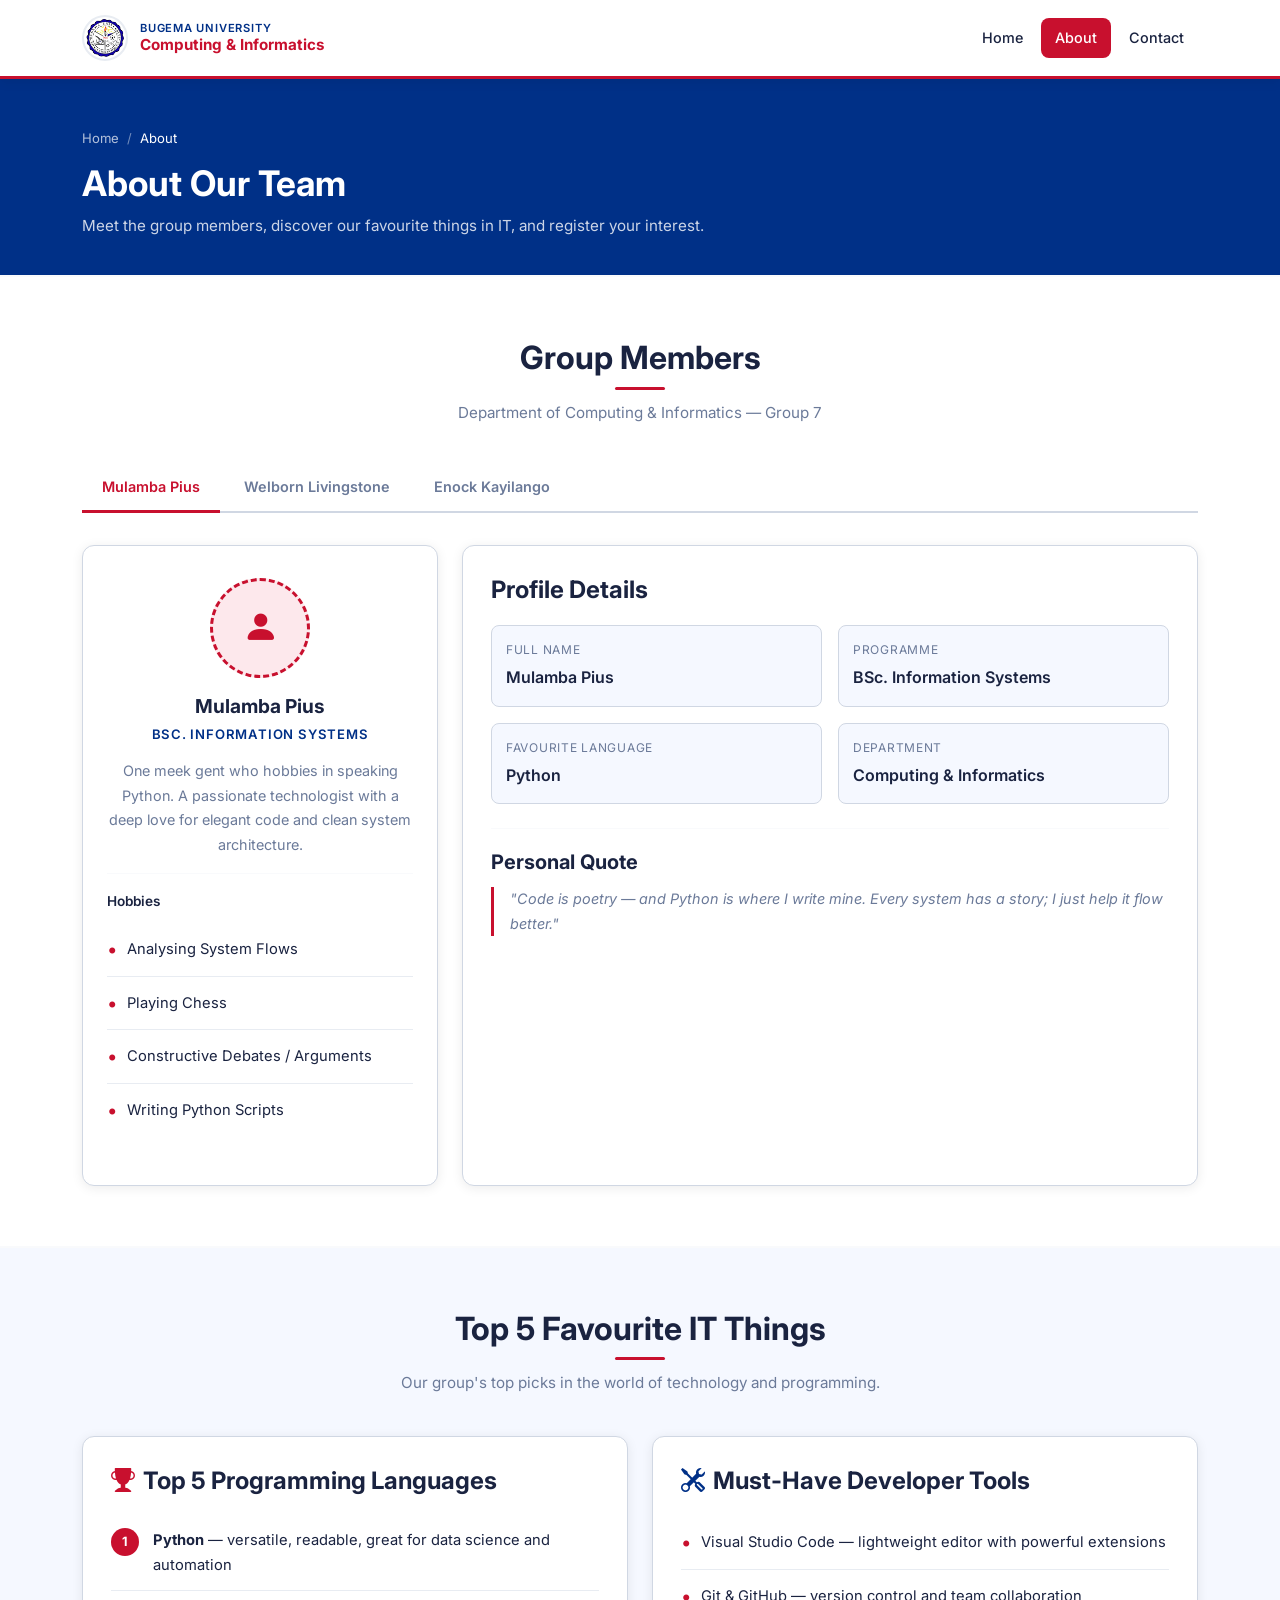
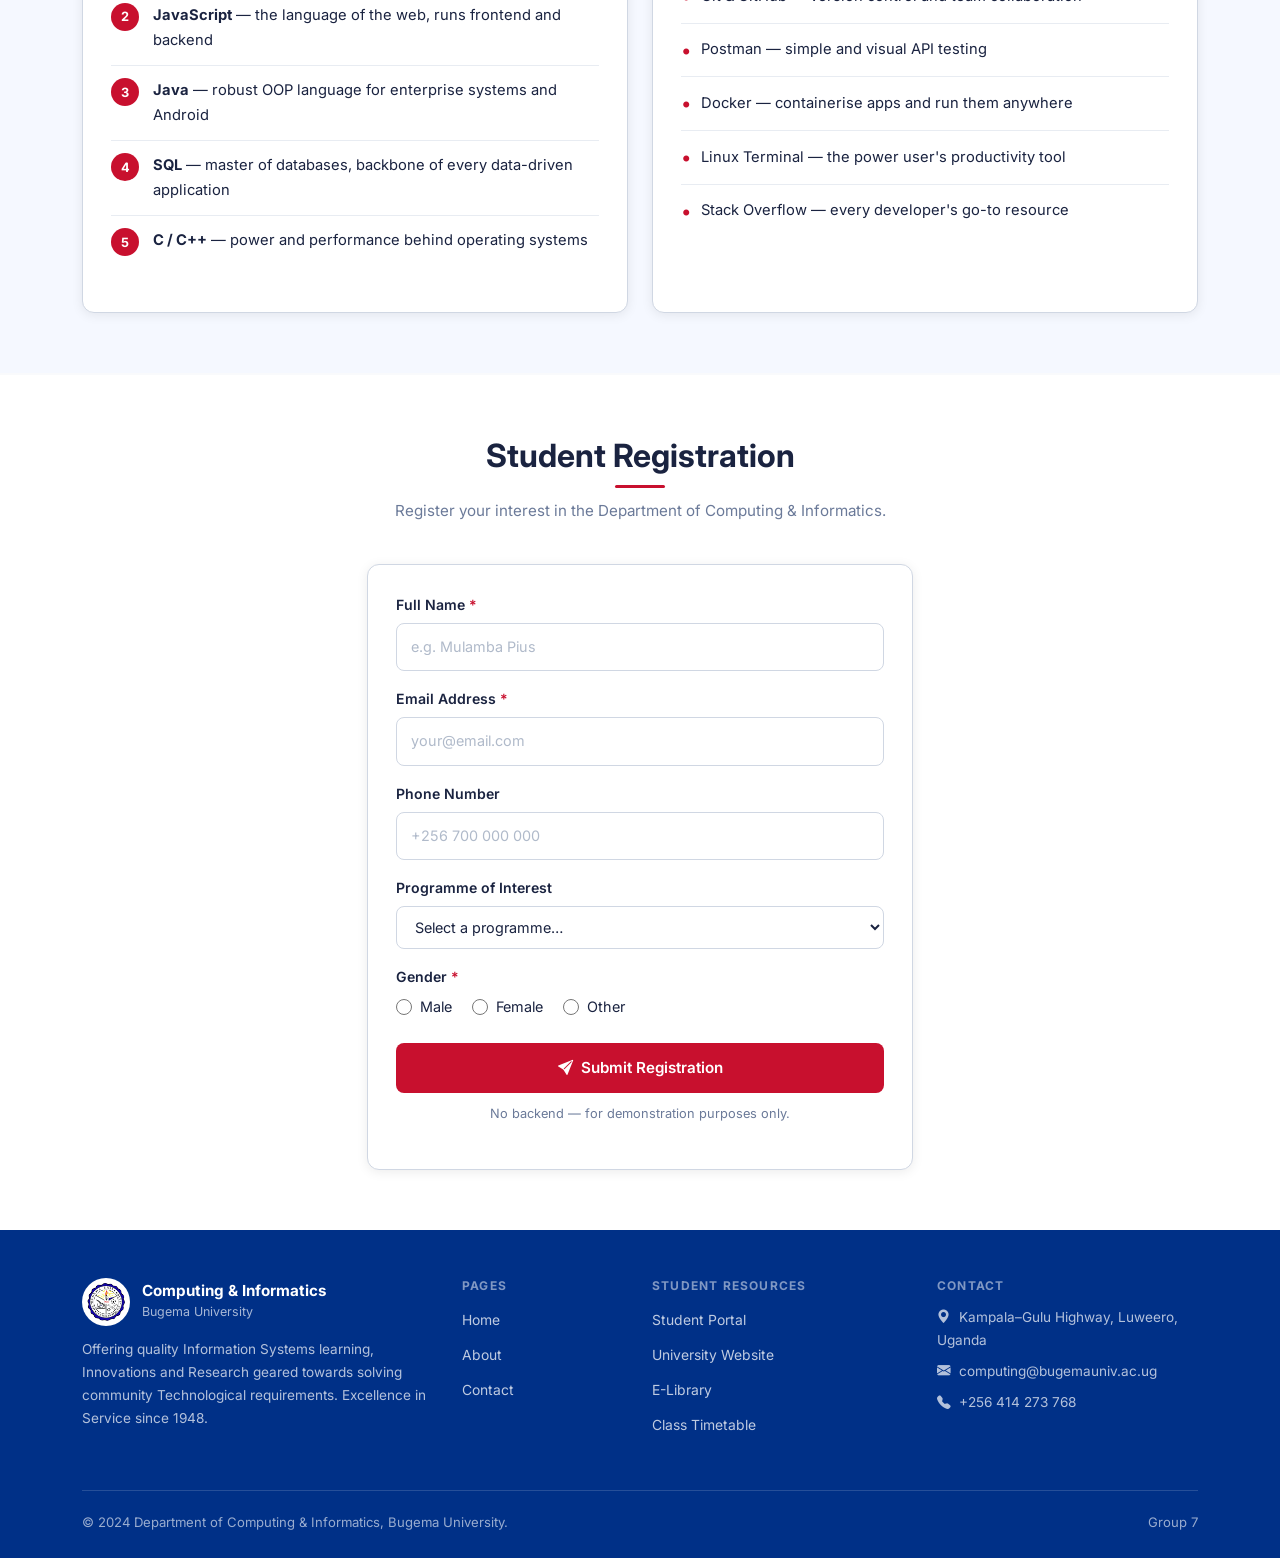
==== about.html @ c8b98767 "aaa" ====
<!DOCTYPE html>
<html lang="en">
<head>
  <meta charset="UTF-8" />
  <meta name="viewport" content="width=device-width, initial-scale=1.0" />
  <title>About | Dept. of Computing &amp; Informatics — Bugema University</title>
  <meta name="description" content="Meet the group members of the Department of Computing and Informatics, see our favourite IT picks, and register as a student." />
  <link rel="icon" type="image/png" href="assets/images/bu-logo.png" />

  <link rel="stylesheet" href="https://cdn.jsdelivr.net/npm/bootstrap@5.3.3/dist/css/bootstrap.min.css" />
  <link rel="stylesheet" href="https://cdn.jsdelivr.net/npm/bootstrap-icons@1.11.3/font/bootstrap-icons.min.css" />
  <link rel="stylesheet" href="assets/css/style.css" />
</head>
<body>

  <!-- ════════ NAVBAR ════════ -->
  <nav class="main-navbar navbar navbar-expand-lg">
    <div class="container">
      <a class="navbar-brand" href="index.html">
        <img src="assets/images/bu-logo.png" alt="Bugema University Logo" />
        <div class="brand-text">
          <span class="brand-uni">Bugema University</span>
          <span class="brand-dept">Computing &amp; Informatics</span>
        </div>
      </a>
      <button class="navbar-toggler" type="button" data-bs-toggle="collapse" data-bs-target="#mainNav">
        <span class="navbar-toggler-icon"></span>
      </button>
      <div class="collapse navbar-collapse" id="mainNav">
        <ul class="navbar-nav ms-auto gap-1">
          <li class="nav-item"><a class="nav-link" href="index.html">Home</a></li>
          <li class="nav-item"><a class="nav-link active" href="about.html">About</a></li>
          <li class="nav-item"><a class="nav-link" href="contact.html">Contact</a></li>
        </ul>
      </div>
    </div>
  </nav>

  <!-- ════════ PAGE HEADER ════════ -->
  <div class="page-header">
    <div class="container">
      <nav class="breadcrumb-nav">
        <a href="index.html">Home</a>
        <span>/</span>
        <span class="current">About</span>
      </nav>
      <h1>About Our Team</h1>
      <p>Meet the group members, discover our favourite things in IT, and register your interest.</p>
    </div>
  </div>

  <hr class="section-hr" />

  <!-- ════════ MEMBER PROFILES ════════ -->
  <section class="section-white" id="team">
    <div class="container">
      <div class="section-title">
        <h2>Group Members</h2>
        <div class="underline"></div>
        <p>Department of Computing &amp; Informatics — Group 7</p>
      </div>

      <!-- Tab Buttons -->
      <div class="member-tabs">
        <button class="member-tab active" data-tab="member-mulamba">Mulamba Pius</button>
        <button class="member-tab" data-tab="member-welborn">Welborn Livingstone</button>
        <button class="member-tab" data-tab="member-enock">Enock Kayilango</button>
      </div>

      <!-- ── Member 1: Mulamba Pius ── -->
      <div id="member-mulamba" class="member-panel">
        <div class="row g-4">
          <div class="col-md-4">
            <div class="profile-card">
              <div class="profile-photo-placeholder">
                <i class="bi bi-person-fill"></i>
              </div>
              <h2 class="profile-name">Mulamba Pius</h2>
              <div class="profile-role">BSc. Information Systems</div>
              <p class="profile-bio">
                One meek gent who hobbies in speaking Python. A passionate technologist with a deep love for elegant code and clean system architecture.
              </p>

              <hr style="border-color:var(--light-grey);" />

              <p style="font-weight:600;font-size:0.85rem;margin-bottom:10px;text-align:left;">Hobbies</p>
              <ul class="styled-ul">
                <li>Analysing System Flows</li>
                <li>Playing Chess</li>
                <li>Constructive Debates / Arguments</li>
                <li>Writing Python Scripts</li>
              </ul>
            </div>
          </div>
          <div class="col-md-8">
            <div class="card-box">
              <h4 style="margin-bottom:20px;">Profile Details</h4>
              <div class="row g-3 mb-4">
                <div class="col-sm-6">
                  <div style="background:var(--light-bg);border:1px solid var(--border);border-radius:var(--radius);padding:14px;">
                    <p style="font-size:0.75rem;color:var(--text-muted);margin:0;text-transform:uppercase;letter-spacing:0.06em;">Full Name</p>
                    <p style="margin:4px 0 0;font-weight:600;">Mulamba Pius</p>
                  </div>
                </div>
                <div class="col-sm-6">
                  <div style="background:var(--light-bg);border:1px solid var(--border);border-radius:var(--radius);padding:14px;">
                    <p style="font-size:0.75rem;color:var(--text-muted);margin:0;text-transform:uppercase;letter-spacing:0.06em;">Programme</p>
                    <p style="margin:4px 0 0;font-weight:600;">BSc. Information Systems</p>
                  </div>
                </div>
                <div class="col-sm-6">
                  <div style="background:var(--light-bg);border:1px solid var(--border);border-radius:var(--radius);padding:14px;">
                    <p style="font-size:0.75rem;color:var(--text-muted);margin:0;text-transform:uppercase;letter-spacing:0.06em;">Favourite Language</p>
                    <p style="margin:4px 0 0;font-weight:600;">Python</p>
                  </div>
                </div>
                <div class="col-sm-6">
                  <div style="background:var(--light-bg);border:1px solid var(--border);border-radius:var(--radius);padding:14px;">
                    <p style="font-size:0.75rem;color:var(--text-muted);margin:0;text-transform:uppercase;letter-spacing:0.06em;">Department</p>
                    <p style="margin:4px 0 0;font-weight:600;">Computing &amp; Informatics</p>
                  </div>
                </div>
              </div>

              <hr style="border-color:var(--light-grey);margin-bottom:20px;" />

              <h5 style="margin-bottom:12px;">Personal Quote</h5>
              <blockquote style="border-left:3px solid var(--red);padding-left:16px;color:var(--text-muted);font-style:italic;font-size:0.9rem;">
                "Code is poetry — and Python is where I write mine. Every system has a story; I just help it flow better."
              </blockquote>
            </div>
          </div>
        </div>
      </div>

      <!-- ── Member 2: Welborn Livingstone ── -->
      <div id="member-welborn" class="member-panel" style="display:none;">
        <div class="row g-4">
          <div class="col-md-4">
            <div class="profile-card">
              <div class="profile-photo-placeholder">
                <i class="bi bi-person-fill"></i>
              </div>
              <h2 class="profile-name">Welborn Livingstone</h2>
              <div class="profile-role">BSc. Information Systems</div>
              <p class="profile-bio">
                A dedicated computing student with a passion for building innovative solutions. Bio to be updated.
              </p>
              <hr style="border-color:var(--light-grey);" />
              <p style="font-weight:600;font-size:0.85rem;margin-bottom:10px;text-align:left;">Hobbies</p>
              <ul class="styled-ul">
                <li>Hobby 1 — to be added</li>
                <li>Hobby 2 — to be added</li>
                <li>Hobby 3 — to be added</li>
              </ul>
            </div>
          </div>
          <div class="col-md-8">
            <div class="card-box d-flex align-items-center justify-content-center" style="min-height:200px;">
              <div style="text-align:center;color:var(--text-muted);">
                <i class="bi bi-hourglass-split fs-1 mb-3 d-block"></i>
                <h5>Full Profile Coming Soon</h5>
                <p style="font-size:0.9rem;">Welborn Livingstone's bio, quotes, and details will be added shortly.</p>
              </div>
            </div>
          </div>
        </div>
      </div>

      <!-- ── Member 3: Enock Kayilango ── -->
      <div id="member-enock" class="member-panel" style="display:none;">
        <div class="row g-4">
          <div class="col-md-4">
            <div class="profile-card">
              <div class="profile-photo-placeholder">
                <i class="bi bi-person-fill"></i>
              </div>
              <h2 class="profile-name">Enock Kayilango</h2>
              <div class="profile-role">BSc. Information Systems</div>
              <p class="profile-bio">
                A driven computing student with a keen interest in technology and digital systems. Bio to be updated.
              </p>
              <hr style="border-color:var(--light-grey);" />
              <p style="font-weight:600;font-size:0.85rem;margin-bottom:10px;text-align:left;">Hobbies</p>
              <ul class="styled-ul">
                <li>Hobby 1 — to be added</li>
                <li>Hobby 2 — to be added</li>
                <li>Hobby 3 — to be added</li>
              </ul>
            </div>
          </div>
          <div class="col-md-8">
            <div class="card-box d-flex align-items-center justify-content-center" style="min-height:200px;">
              <div style="text-align:center;color:var(--text-muted);">
                <i class="bi bi-hourglass-split fs-1 mb-3 d-block"></i>
                <h5>Full Profile Coming Soon</h5>
                <p style="font-size:0.9rem;">Enock Kayilango's bio, quotes, and details will be added shortly.</p>
              </div>
            </div>
          </div>
        </div>
      </div>
    </div>
  </section>

  <hr class="section-hr" />

  <!-- ════════ TOP 5 LISTS ════════ -->
  <section class="section-light" id="top5">
    <div class="container">
      <div class="section-title">
        <h2>Top 5 Favourite IT Things</h2>
        <div class="underline"></div>
        <p>Our group's top picks in the world of technology and programming.</p>
      </div>

      <div class="row g-4">
        <!-- Ordered List -->
        <div class="col-md-6">
          <div class="card-box">
            <h4 style="margin-bottom:20px;"><i class="bi bi-trophy-fill me-2" style="color:var(--red);"></i>Top 5 Programming Languages</h4>
            <ol class="styled-ol">
              <li>
                <div class="ol-num">1</div>
                <div>
                  <strong>Python</strong> — versatile, readable, great for data science and automation
                </div>
              </li>
              <li>
                <div class="ol-num">2</div>
                <div>
                  <strong>JavaScript</strong> — the language of the web, runs frontend and backend
                </div>
              </li>
              <li>
                <div class="ol-num">3</div>
                <div>
                  <strong>Java</strong> — robust OOP language for enterprise systems and Android
                </div>
              </li>
              <li>
                <div class="ol-num">4</div>
                <div>
                  <strong>SQL</strong> — master of databases, backbone of every data-driven application
                </div>
              </li>
              <li>
                <div class="ol-num">5</div>
                <div>
                  <strong>C / C++</strong> — power and performance behind operating systems
                </div>
              </li>
            </ol>
          </div>
        </div>

        <!-- Unordered List -->
        <div class="col-md-6">
          <div class="card-box">
            <h4 style="margin-bottom:20px;"><i class="bi bi-tools me-2" style="color:var(--blue);"></i>Must-Have Developer Tools</h4>
            <ul class="styled-ul">
              <li>Visual Studio Code — lightweight editor with powerful extensions</li>
              <li>Git &amp; GitHub — version control and team collaboration</li>
              <li>Postman — simple and visual API testing</li>
              <li>Docker — containerise apps and run them anywhere</li>
              <li>Linux Terminal — the power user's productivity tool</li>
              <li>Stack Overflow — every developer's go-to resource</li>
            </ul>
          </div>
        </div>
      </div>
    </div>
  </section>

  <hr class="section-hr" />

  <!-- ════════ REGISTRATION FORM ════════ -->
  <section class="section-white" id="register">
    <div class="container">
      <div class="section-title">
        <h2>Student Registration</h2>
        <div class="underline"></div>
        <p>Register your interest in the Department of Computing &amp; Informatics.</p>
      </div>

      <div class="row justify-content-center">
        <div class="col-lg-6">
          <div class="card-box">
            <form id="registrationForm">

              <!-- Name -->
              <div class="mb-3">
                <label class="form-label" for="reg-name">Full Name <span style="color:var(--red);">*</span></label>
                <input type="text" id="reg-name" name="fullname" class="form-input" placeholder="e.g. Mulamba Pius" required />
              </div>

              <!-- Email -->
              <div class="mb-3">
                <label class="form-label" for="reg-email">Email Address <span style="color:var(--red);">*</span></label>
                <input type="email" id="reg-email" name="email" class="form-input" placeholder="your@email.com" required />
              </div>

              <!-- Phone -->
              <div class="mb-3">
                <label class="form-label" for="reg-phone">Phone Number</label>
                <input type="tel" id="reg-phone" name="phone" class="form-input" placeholder="+256 700 000 000" />
              </div>

              <!-- Programme -->
              <div class="mb-3">
                <label class="form-label" for="reg-prog">Programme of Interest</label>
                <select id="reg-prog" name="programme" class="form-input">
                  <option value="">Select a programme…</option>
                  <option>BSc. Information Systems</option>
                  <option>BSc. Computer Science</option>
                  <option>BSc. Software Engineering</option>
                  <option>Diploma in Information Technology</option>
                </select>
              </div>

              <!-- Gender -->
              <div class="mb-4">
                <label class="form-label">Gender <span style="color:var(--red);">*</span></label>
                <div class="radio-wrap">
                  <label class="radio-item" for="g-male">
                    <input type="radio" id="g-male" name="gender" value="Male" required /> Male
                  </label>
                  <label class="radio-item" for="g-female">
                    <input type="radio" id="g-female" name="gender" value="Female" /> Female
                  </label>
                  <label class="radio-item" for="g-other">
                    <input type="radio" id="g-other" name="gender" value="Other" /> Other
                  </label>
                </div>
              </div>

              <!-- Submit -->
              <button type="submit" class="btn-red w-100" style="justify-content:center;padding:12px 24px;font-size:0.95rem;">
                <i class="bi bi-send-fill"></i> Submit Registration
              </button>
              <p style="text-align:center;color:var(--text-muted);font-size:0.8rem;margin-top:10px;">
                No backend — for demonstration purposes only.
              </p>
            </form>
          </div>
        </div>
      </div>
    </div>
  </section>

  <!-- ════════ FOOTER ════════ -->
  <footer class="main-footer">
    <div class="container">
      <div class="row g-4">
        <div class="col-lg-4">
          <div class="footer-brand">
            <img src="assets/images/bu-logo.png" alt="Bugema University Logo" />
            <div>
              <h5>Computing &amp; Informatics</h5>
              <p>Bugema University</p>
            </div>
          </div>
          <p class="footer-desc">
            Offering quality Information Systems learning, Innovations and Research geared towards solving community Technological requirements. Excellence in Service since 1948.
          </p>
        </div>
        <div class="col-6 col-lg-2">
          <h6 class="footer-heading">Pages</h6>
          <ul class="footer-links">
            <li><a href="index.html">Home</a></li>
            <li><a href="about.html">About</a></li>
            <li><a href="contact.html">Contact</a></li>
          </ul>
        </div>
        <div class="col-6 col-lg-3">
          <h6 class="footer-heading">Student Resources</h6>
          <ul class="footer-links">
            <li><a href="https://students.bugemauniv.ac.ug" target="_blank">Student Portal</a></li>
            <li><a href="https://www.bugemauniv.ac.ug" target="_blank">University Website</a></li>
            <li><a href="https://lib.bugemauniv.ac.ug" target="_blank">E-Library</a></li>
            <li><a href="index.html#timetable">Class Timetable</a></li>
          </ul>
        </div>
        <div class="col-lg-3">
          <h6 class="footer-heading">Contact</h6>
          <p style="color:rgba(255,255,255,0.7);font-size:0.85rem;margin-bottom:8px;">
            <i class="bi bi-geo-alt-fill me-2"></i>Kampala–Gulu Highway, Luweero, Uganda
          </p>
          <p style="color:rgba(255,255,255,0.7);font-size:0.85rem;margin-bottom:8px;">
            <i class="bi bi-envelope-fill me-2"></i>computing@bugemauniv.ac.ug
          </p>
          <p style="color:rgba(255,255,255,0.7);font-size:0.85rem;">
            <i class="bi bi-telephone-fill me-2"></i>+256 414 273 768
          </p>
        </div>
      </div>
      <div class="footer-bottom">
        <p>&copy; 2024 Department of Computing &amp; Informatics, Bugema University.</p>
        <p>Group 7</p>
      </div>
    </div>
  </footer>

  <div id="toast"></div>
  <script src="https://cdn.jsdelivr.net/npm/bootstrap@5.3.3/dist/js/bootstrap.bundle.min.js"></script>
  <script src="assets/js/main.js"></script>
</body>
</html>
---- assets/css/style.css ----
/* =============================================
   BUGEMA UNIVERSITY — DEPT OF COMPUTING & INFORMATICS
   Clean White Theme | Red & Blue Brand Colours
   ============================================= */

@import url('https://fonts.googleapis.com/css2?family=Inter:wght@400;500;600;700&display=swap');

/* ─── CSS VARIABLES ─── */
:root {
  --red:        #C8102E;
  --red-dark:   #a00d24;
  --blue:       #003087;
  --blue-light: #1a4fa8;
  --white:      #ffffff;
  --light-bg:   #f5f8ff;
  --light-grey: #e8ecf2;
  --border:     #d0d7e3;
  --text:       #1a2340;
  --text-muted: #6b7a99;
  --shadow:     0 2px 12px rgba(0, 0, 0, 0.08);
  --shadow-md:  0 4px 20px rgba(0, 0, 0, 0.12);
  --radius:     8px;
  --radius-lg:  12px;
}

/* ─── RESET & BASE ─── */
*, *::before, *::after { box-sizing: border-box; margin: 0; padding: 0; }
html { scroll-behavior: smooth; }

body {
  font-family: 'Inter', sans-serif;
  background: var(--white);
  color: var(--text);
  line-height: 1.7;
}

a { text-decoration: none; color: inherit; }
img { max-width: 100%; }
h1, h2, h3, h4, h5, h6 { font-weight: 700; line-height: 1.3; color: var(--text); }

/* ─── NAVBAR ─── */
.main-navbar {
  background: var(--white);
  border-bottom: 3px solid var(--red);
  padding: 10px 0;
  position: sticky;
  top: 0;
  z-index: 1000;
  box-shadow: var(--shadow);
}
.main-navbar .navbar-brand {
  display: flex;
  align-items: center;
  gap: 12px;
}
.main-navbar .navbar-brand img {
  width: 46px;
  height: 46px;
  border-radius: 50%;
  object-fit: contain;
  background: #fff;
  border: 2px solid var(--light-grey);
  padding: 2px;
}
.brand-text { display: flex; flex-direction: column; line-height: 1.2; }
.brand-uni  { font-size: 0.7rem; color: var(--blue); font-weight: 600; text-transform: uppercase; letter-spacing: 0.07em; }
.brand-dept { font-size: 0.95rem; font-weight: 700; color: var(--red); }

.main-navbar .nav-link {
  color: var(--text) !important;
  font-weight: 500;
  font-size: 0.9rem;
  padding: 8px 14px !important;
  border-radius: var(--radius);
  transition: background 0.2s, color 0.2s;
}
.main-navbar .nav-link:hover,
.main-navbar .nav-link.active {
  background: var(--red);
  color: #fff !important;
}

/* ─── HERO ─── */
.hero-section {
  background: linear-gradient(135deg, var(--blue) 0%, #001d5c 100%);
  color: #fff;
  padding: 70px 0;
}
.hero-section h1 { color: #fff; font-size: clamp(1.9rem, 4vw, 2.8rem); margin-bottom: 16px; }
.hero-section p  { color: rgba(255,255,255,0.85); font-size: 1rem; max-width: 540px; margin-bottom: 28px; }
.hero-logo {
  width: 200px;
  height: 200px;
  border-radius: 50%;
  border: 4px solid rgba(255,255,255,0.4);
  object-fit: contain;
  background: #fff;
  padding: 8px;
}
.hod-badge {
  display: inline-flex;
  align-items: center;
  gap: 10px;
  background: rgba(255,255,255,0.12);
  border: 1px solid rgba(255,255,255,0.25);
  border-radius: var(--radius);
  padding: 10px 16px;
  margin-top: 20px;
}
.hod-badge p { margin: 0; color: rgba(255,255,255,0.75); font-size: 0.8rem; }
.hod-badge strong { color: #fff; display: block; font-size: 0.95rem; }

/* ─── BUTTONS ─── */
.btn-red {
  background: var(--red);
  color: #fff;
  border: none;
  padding: 10px 24px;
  border-radius: var(--radius);
  font-weight: 600;
  font-size: 0.9rem;
  cursor: pointer;
  display: inline-flex;
  align-items: center;
  gap: 8px;
  transition: background 0.2s;
  text-decoration: none;
}
.btn-red:hover { background: var(--red-dark); color: #fff; }

.btn-outline {
  background: transparent;
  color: #fff;
  border: 2px solid rgba(255,255,255,0.5);
  padding: 10px 24px;
  border-radius: var(--radius);
  font-weight: 600;
  font-size: 0.9rem;
  cursor: pointer;
  display: inline-flex;
  align-items: center;
  gap: 8px;
  transition: background 0.2s;
  text-decoration: none;
}
.btn-outline:hover { background: rgba(255,255,255,0.15); color: #fff; }

/* ─── SECTIONS ─── */
.section-white { background: var(--white); padding: 60px 0; }
.section-light { background: var(--light-bg); padding: 60px 0; }

.section-title {
  text-align: center;
  margin-bottom: 40px;
}
.section-title h2 { font-size: clamp(1.5rem, 3vw, 2rem); color: var(--text); margin-bottom: 8px; }
.section-title .underline {
  width: 50px; height: 3px;
  background: var(--red);
  margin: 0 auto;
  border-radius: 2px;
}
.section-title p { color: var(--text-muted); margin-top: 10px; font-size: 0.95rem; }

/* ─── CARDS ─── */
.card-box {
  background: var(--white);
  border: 1px solid var(--border);
  border-radius: var(--radius-lg);
  padding: 28px;
  box-shadow: var(--shadow);
  height: 100%;
  transition: box-shadow 0.2s, border-color 0.2s;
}
.card-box:hover {
  box-shadow: var(--shadow-md);
  border-color: var(--red);
}
.card-box .card-icon {
  width: 48px; height: 48px;
  border-radius: var(--radius);
  display: flex;
  align-items: center;
  justify-content: center;
  font-size: 1.3rem;
  margin-bottom: 16px;
}
.icon-red  { background: #fde8ec; color: var(--red); }
.icon-blue { background: #e8eef8; color: var(--blue); }

/* ─── STAT CARDS ─── */
.stat-card {
  background: var(--white);
  border: 1px solid var(--border);
  border-radius: var(--radius-lg);
  padding: 28px 20px;
  text-align: center;
  box-shadow: var(--shadow);
}
.stat-card .stat-value { font-size: 2.2rem; font-weight: 700; color: var(--red); }
.stat-card .stat-label { color: var(--text-muted); font-size: 0.85rem; margin-top: 4px; }

/* ─── TIMETABLE ─── */
.timetable-wrapper { overflow-x: auto; }
.timetable {
  width: 100%;
  border-collapse: collapse;
  min-width: 680px;
  font-size: 0.85rem;
}
.timetable th, .timetable td {
  padding: 12px 14px;
  text-align: center;
  border: 1px solid var(--border);
}
.timetable thead tr { background: var(--blue); }
.timetable thead th { color: #fff; font-weight: 600; }
.timetable .time-col { background: #f0f4ff; color: var(--blue); font-weight: 600; }
.timetable tbody tr:hover { background: #fff8f9; }
.timetable tbody tr:nth-child(even) { background: var(--light-bg); }
.timetable tbody tr:nth-child(even):hover { background: #fff8f9; }
.break-row td { color: var(--text-muted); font-style: italic; background: #f9fafb !important; }

/* ─── PROFILE CARD ─── */
.profile-card {
  background: var(--white);
  border: 1px solid var(--border);
  border-radius: var(--radius-lg);
  padding: 32px 24px;
  text-align: center;
  box-shadow: var(--shadow);
}
.profile-photo-placeholder {
  width: 100px; height: 100px;
  border-radius: 50%;
  background: #fde8ec;
  border: 3px dashed var(--red);
  display: flex;
  align-items: center;
  justify-content: center;
  margin: 0 auto 16px;
  font-size: 2.2rem;
  color: var(--red);
}
.profile-name { font-size: 1.2rem; margin-bottom: 4px; }
.profile-role { color: var(--blue); font-size: 0.82rem; font-weight: 600; text-transform: uppercase; letter-spacing: 0.06em; margin-bottom: 14px; }
.profile-bio  { color: var(--text-muted); font-size: 0.9rem; margin-bottom: 16px; }

/* ─── LISTS ─── */
.styled-ol { padding-left: 0; counter-reset: mylist; list-style: none; }
.styled-ol li {
  display: flex;
  align-items: flex-start;
  gap: 14px;
  padding: 12px 0;
  border-bottom: 1px solid var(--light-grey);
  font-size: 0.92rem;
}
.styled-ol li:last-child { border-bottom: none; }
.ol-num {
  width: 28px; height: 28px;
  background: var(--red);
  color: #fff;
  border-radius: 50%;
  display: flex; align-items: center; justify-content: center;
  font-size: 0.8rem; font-weight: 700; flex-shrink: 0;
}

.styled-ul { list-style: none; padding: 0; }
.styled-ul li {
  padding: 10px 0;
  border-bottom: 1px solid var(--light-grey);
  font-size: 0.92rem;
  color: var(--text);
  display: flex;
  align-items: center;
  gap: 10px;
}
.styled-ul li:last-child { border-bottom: none; }
.styled-ul li::before { content: '•'; color: var(--red); font-size: 1.2rem; flex-shrink: 0; }

/* ─── FORM ─── */
.form-label { font-weight: 600; font-size: 0.88rem; color: var(--text); margin-bottom: 6px; display: block; }
.form-input {
  width: 100%;
  padding: 11px 14px;
  border: 1px solid var(--border);
  border-radius: var(--radius);
  font-size: 0.9rem;
  color: var(--text);
  background: var(--white);
  outline: none;
  transition: border-color 0.2s, box-shadow 0.2s;
  font-family: inherit;
}
.form-input:focus {
  border-color: var(--blue);
  box-shadow: 0 0 0 3px rgba(0,48,135,0.1);
}
.form-input::placeholder { color: #b0baca; }

.radio-wrap {
  display: flex;
  gap: 20px;
  flex-wrap: wrap;
}
.radio-item {
  display: flex;
  align-items: center;
  gap: 8px;
  font-size: 0.9rem;
  cursor: pointer;
}
.radio-item input[type="radio"] { accent-color: var(--red); width: 16px; height: 16px; }

/* ─── LINKS PAGE ─── */
.link-card {
  display: flex;
  align-items: center;
  gap: 16px;
  padding: 18px 20px;
  background: var(--white);
  border: 1px solid var(--border);
  border-radius: var(--radius-lg);
  box-shadow: var(--shadow);
  text-decoration: none;
  color: inherit;
  transition: border-color 0.2s, box-shadow 0.2s;
}
.link-card:hover {
  border-color: var(--red);
  box-shadow: var(--shadow-md);
  color: inherit;
}
.link-icon {
  width: 46px; height: 46px;
  border-radius: var(--radius);
  display: flex; align-items: center; justify-content: center;
  font-size: 1.3rem;
  flex-shrink: 0;
}
.link-card .link-title { font-weight: 600; font-size: 0.95rem; margin-bottom: 2px; }
.link-card .link-desc  { font-size: 0.8rem; color: var(--text-muted); }
.link-card .bi-arrow-up-right { color: var(--text-muted); margin-left: auto; }

/* ─── CONTACT INFO ─── */
.contact-item {
  display: flex;
  align-items: flex-start;
  gap: 14px;
  margin-bottom: 20px;
}
.contact-item:last-child { margin-bottom: 0; }
.contact-icon {
  width: 40px; height: 40px;
  background: #fde8ec;
  border-radius: var(--radius);
  display: flex; align-items: center; justify-content: center;
  font-size: 1.1rem;
  color: var(--red);
  flex-shrink: 0;
}
.contact-label { font-size: 0.75rem; color: var(--text-muted); font-weight: 600; text-transform: uppercase; letter-spacing: 0.06em; }
.contact-value { font-size: 0.9rem; color: var(--text); }

/* ─── PAGE HEADER (inner pages) ─── */
.page-header {
  background: var(--blue);
  color: #fff;
  padding: 48px 0 36px;
}
.page-header h1 { color: #fff; font-size: clamp(1.6rem, 3.5vw, 2.2rem); margin-bottom: 6px; }
.page-header p  { color: rgba(255,255,255,0.8); font-size: 0.95rem; margin: 0; }
.breadcrumb-nav { display: flex; align-items: center; gap: 8px; margin-bottom: 12px; font-size: 0.82rem; }
.breadcrumb-nav a { color: rgba(255,255,255,0.7); }
.breadcrumb-nav a:hover { color: #fff; }
.breadcrumb-nav span { color: rgba(255,255,255,0.45); }
.breadcrumb-nav .current { color: #fff; }

/* ─── HORIZONTAL RULE ─── */
hr.section-hr {
  border: none;
  border-top: 2px solid var(--light-grey);
  margin: 0;
}

/* ─── FOOTER ─── */
.main-footer {
  background: var(--blue);
  color: #fff;
  padding: 48px 0 24px;
}
.footer-brand { display: flex; align-items: center; gap: 12px; margin-bottom: 12px; }
.footer-brand img {
  width: 48px; height: 48px;
  border-radius: 50%;
  background: #fff;
  padding: 3px;
  border: 2px solid rgba(255,255,255,0.3);
  object-fit: contain;
}
.footer-brand h5 { margin: 0; color: #fff; font-size: 0.95rem; }
.footer-brand p  { margin: 0; color: rgba(255,255,255,0.65); font-size: 0.78rem; }
.footer-desc  { color: rgba(255,255,255,0.7); font-size: 0.85rem; line-height: 1.7; }
.footer-heading { color: rgba(255,255,255,0.5); font-size: 0.75rem; font-weight: 700; text-transform: uppercase; letter-spacing: 0.1em; margin-bottom: 12px; }
.footer-links { list-style: none; padding: 0; }
.footer-links li { margin-bottom: 8px; }
.footer-links a { color: rgba(255,255,255,0.75); font-size: 0.87rem; transition: color 0.2s; }
.footer-links a:hover { color: #fff; }
.footer-bottom {
  border-top: 1px solid rgba(255,255,255,0.15);
  margin-top: 36px;
  padding-top: 20px;
  display: flex;
  justify-content: space-between;
  align-items: center;
  flex-wrap: wrap;
  gap: 8px;
}
.footer-bottom p { color: rgba(255,255,255,0.6); font-size: 0.82rem; margin: 0; }

/* ─── MEMBER TABS ─── */
.member-tabs { display: flex; gap: 4px; border-bottom: 2px solid var(--border); margin-bottom: 32px; flex-wrap: wrap; }
.member-tab {
  padding: 10px 20px;
  background: none;
  border: none;
  border-bottom: 3px solid transparent;
  margin-bottom: -2px;
  font-weight: 600;
  font-size: 0.9rem;
  color: var(--text-muted);
  cursor: pointer;
  transition: color 0.2s, border-color 0.2s;
}
.member-tab:hover { color: var(--red); }
.member-tab.active { color: var(--red); border-bottom-color: var(--red); }

/* ─── TOAST ─── */
#toast {
  position: fixed;
  bottom: 24px; right: 24px;
  background: #1a5c2a;
  color: #fff;
  padding: 12px 20px;
  border-radius: var(--radius);
  font-size: 0.88rem;
  font-weight: 500;
  z-index: 9999;
  display: none;
  box-shadow: var(--shadow-md);
}

/* ─── RESPONSIVE ─── */
@media (max-width: 768px) {
  .hero-logo { width: 150px; height: 150px; }
  .hero-section { padding: 48px 0; }
  .section-white, .section-light { padding: 40px 0; }
}
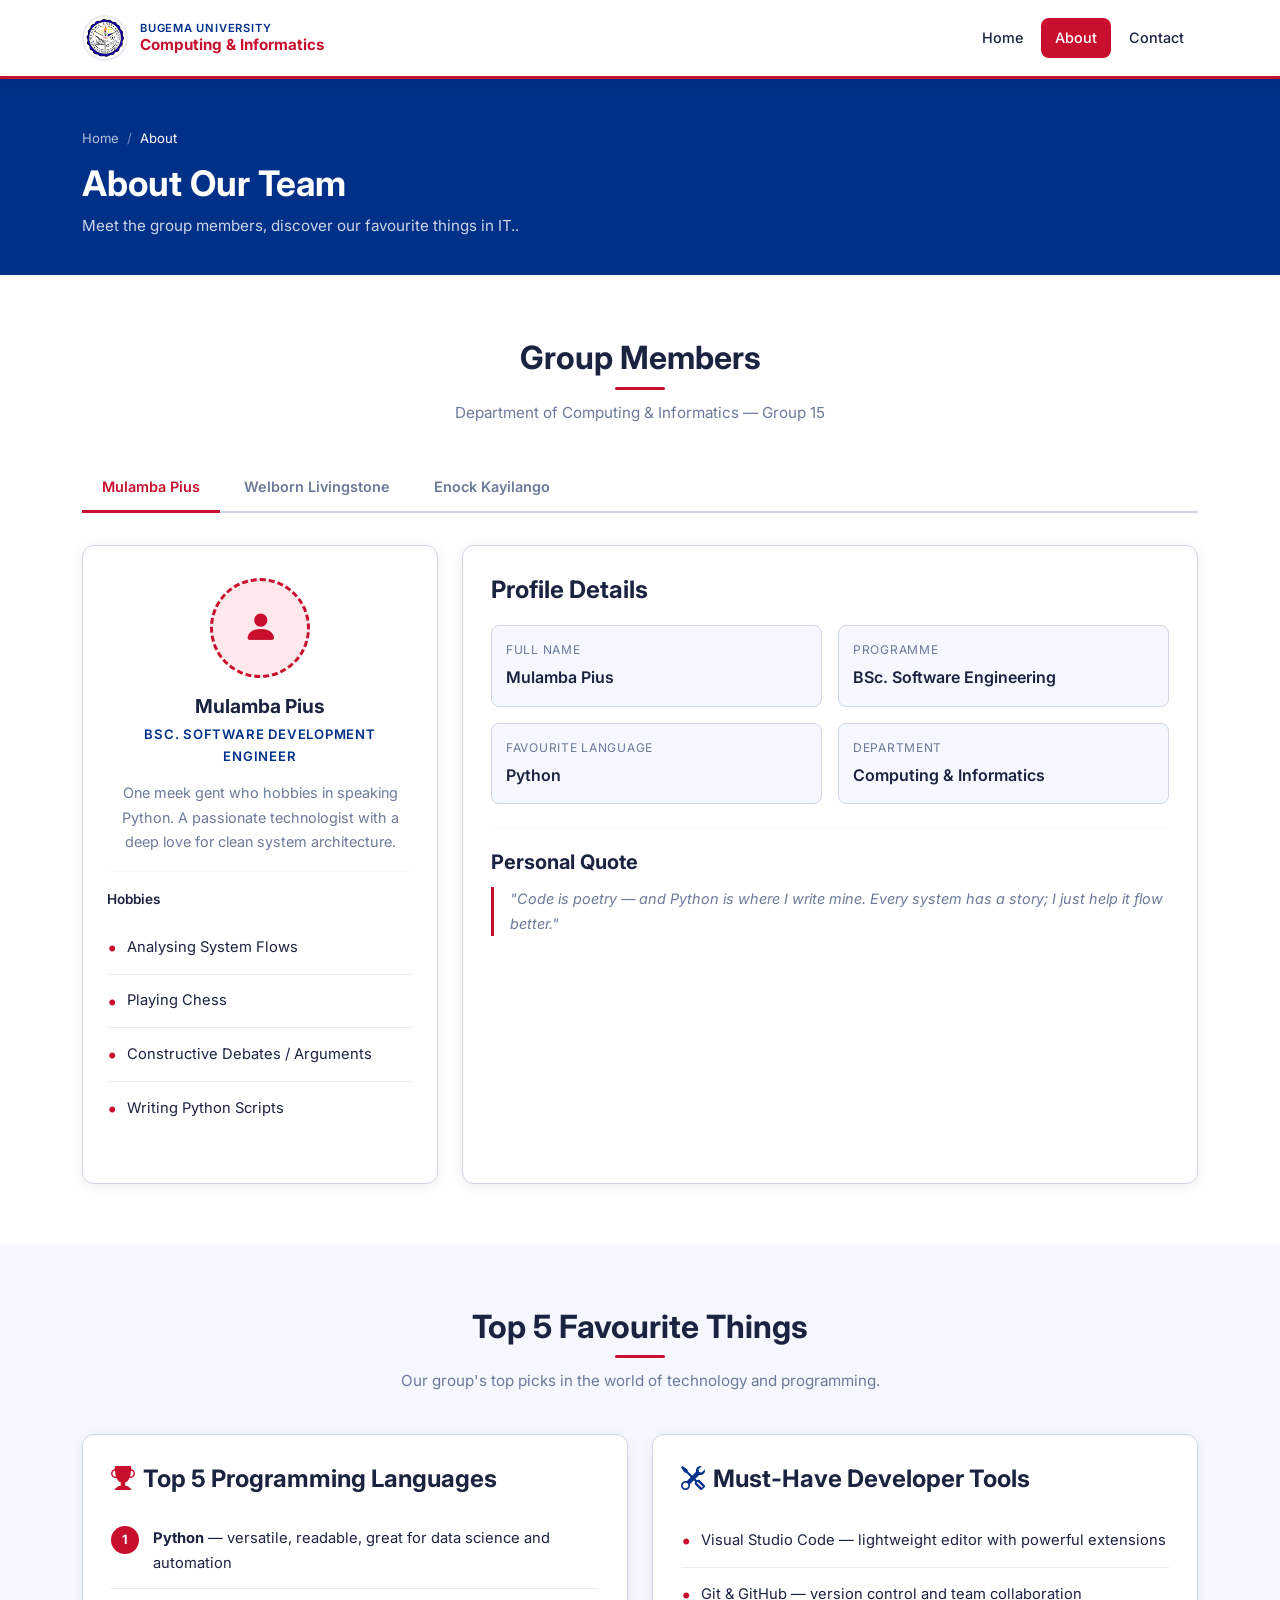
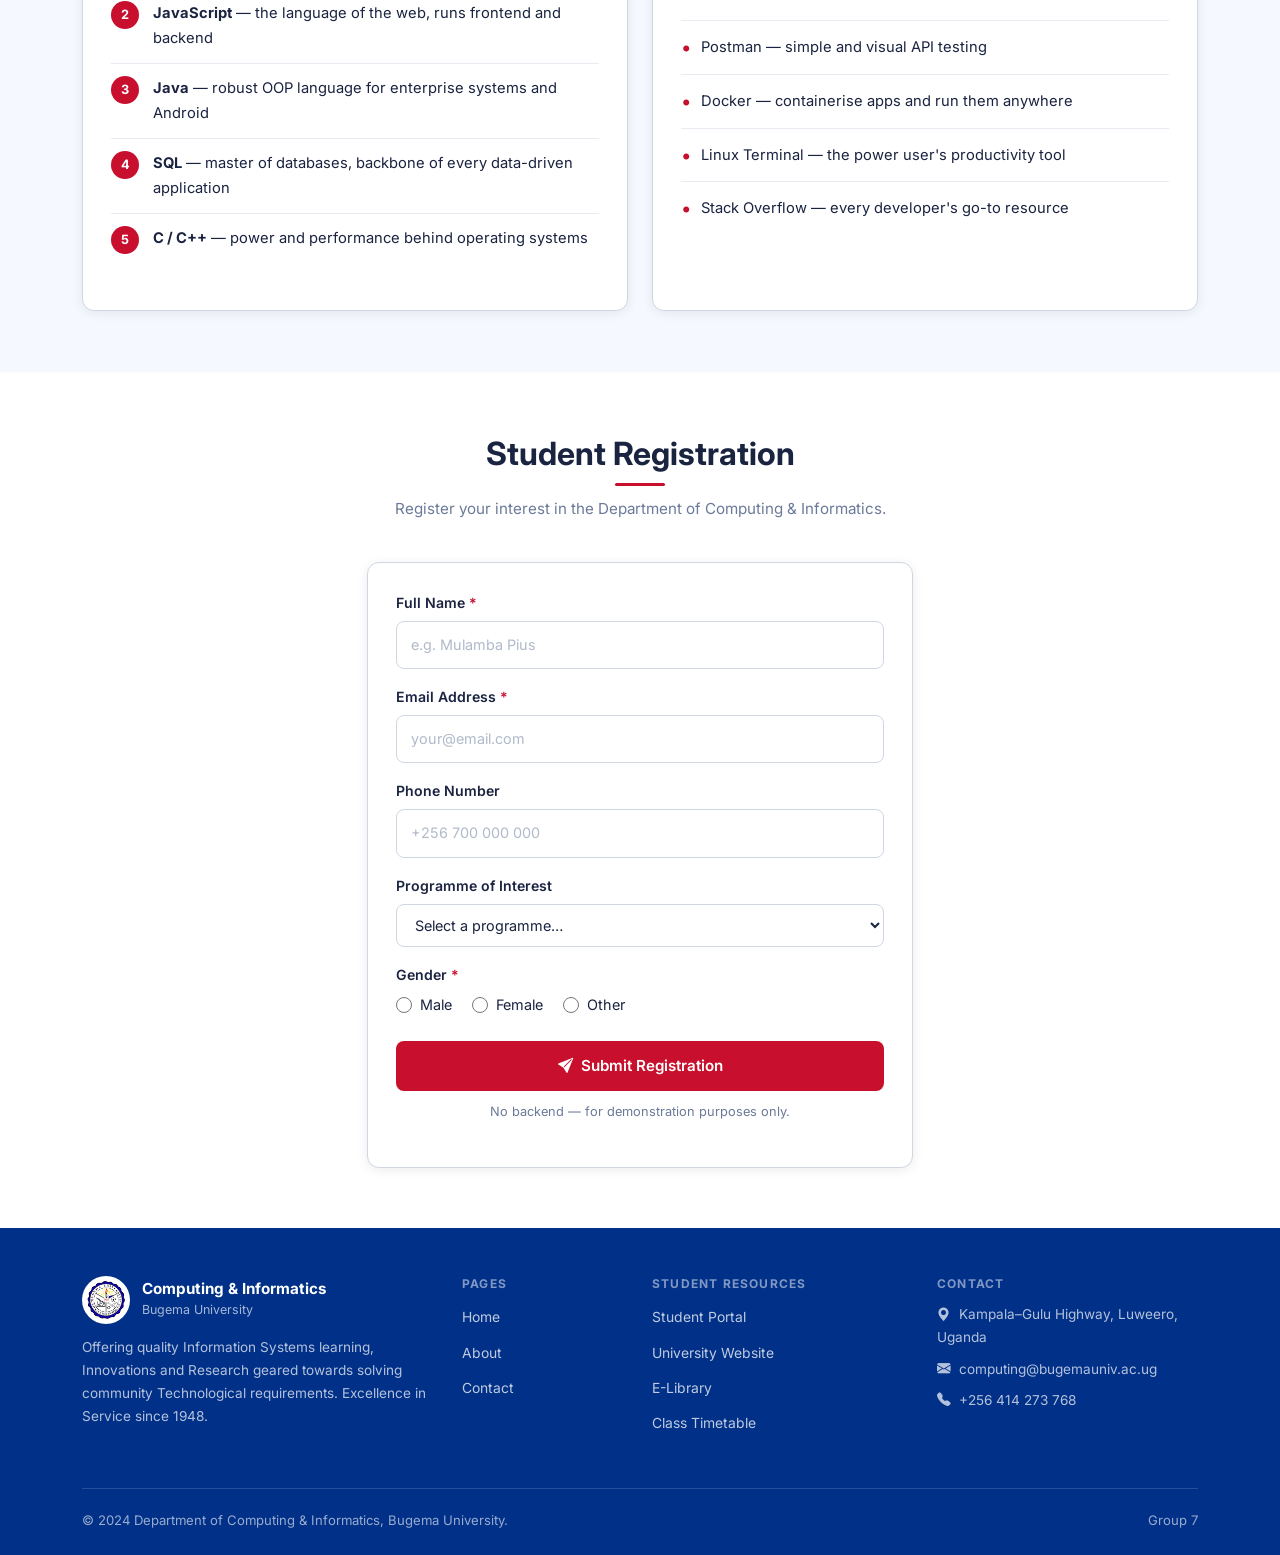
==== commit 1cbac9f6: "hhh" ====
--- a/about.html
+++ b/about.html
@@ -13,7 +13,7 @@
 </head>
 <body>
 
-  <!-- ════════ NAVBAR ════════ -->
+  <!--  NAVBAR  -->
   <nav class="main-navbar navbar navbar-expand-lg">
     <div class="container">
       <a class="navbar-brand" href="index.html">
@@ -36,7 +36,7 @@
     </div>
   </nav>
 
-  <!-- ════════ PAGE HEADER ════════ -->
+  <!--  PAGE HEADER  -->
   <div class="page-header">
     <div class="container">
       <nav class="breadcrumb-nav">
@@ -45,19 +45,19 @@
         <span class="current">About</span>
       </nav>
       <h1>About Our Team</h1>
-      <p>Meet the group members, discover our favourite things in IT, and register your interest.</p>
+      <p>Meet the group members, discover our favourite things in IT..</p>
     </div>
   </div>
 
   <hr class="section-hr" />
 
-  <!-- ════════ MEMBER PROFILES ════════ -->
+  <!--  MEMBER PROFILES  -->
   <section class="section-white" id="team">
     <div class="container">
       <div class="section-title">
         <h2>Group Members</h2>
         <div class="underline"></div>
-        <p>Department of Computing &amp; Informatics — Group 7</p>
+        <p>Department of Computing &amp; Informatics — Group 15</p>
       </div>
 
       <!-- Tab Buttons -->
@@ -67,7 +67,7 @@
         <button class="member-tab" data-tab="member-enock">Enock Kayilango</button>
       </div>
 
-      <!-- ── Member 1: Mulamba Pius ── -->
+      <!-- ── Member 1 -->
       <div id="member-mulamba" class="member-panel">
         <div class="row g-4">
           <div class="col-md-4">
@@ -76,9 +76,9 @@
                 <i class="bi bi-person-fill"></i>
               </div>
               <h2 class="profile-name">Mulamba Pius</h2>
-              <div class="profile-role">BSc. Information Systems</div>
+              <div class="profile-role">BSc. Software Development Engineer </div>
               <p class="profile-bio">
-                One meek gent who hobbies in speaking Python. A passionate technologist with a deep love for elegant code and clean system architecture.
+                One meek gent who hobbies in speaking Python. A passionate technologist with a deep love for clean system architecture.
               </p>
 
               <hr style="border-color:var(--light-grey);" />
@@ -105,7 +105,7 @@
                 <div class="col-sm-6">
                   <div style="background:var(--light-bg);border:1px solid var(--border);border-radius:var(--radius);padding:14px;">
                     <p style="font-size:0.75rem;color:var(--text-muted);margin:0;text-transform:uppercase;letter-spacing:0.06em;">Programme</p>
-                    <p style="margin:4px 0 0;font-weight:600;">BSc. Information Systems</p>
+                    <p style="margin:4px 0 0;font-weight:600;">BSc. Software Engineering</p>
                   </div>
                 </div>
                 <div class="col-sm-6">
@@ -205,11 +205,11 @@
 
   <hr class="section-hr" />
 
-  <!-- ════════ TOP 5 LISTS ════════ -->
+  <!--  TOP 5 LISTS  -->
   <section class="section-light" id="top5">
     <div class="container">
       <div class="section-title">
-        <h2>Top 5 Favourite IT Things</h2>
+        <h2>Top 5 Favourite Things</h2>
         <div class="underline"></div>
         <p>Our group's top picks in the world of technology and programming.</p>
       </div>
--- a/assets/css/style.css
+++ b/assets/css/style.css
@@ -1,7 +1,3 @@
-/* =============================================
-   BUGEMA UNIVERSITY — DEPT OF COMPUTING & INFORMATICS
-   Clean White Theme | Red & Blue Brand Colours
-   ============================================= */
 
 @import url('https://fonts.googleapis.com/css2?family=Inter:wght@400;500;600;700&display=swap');
 
